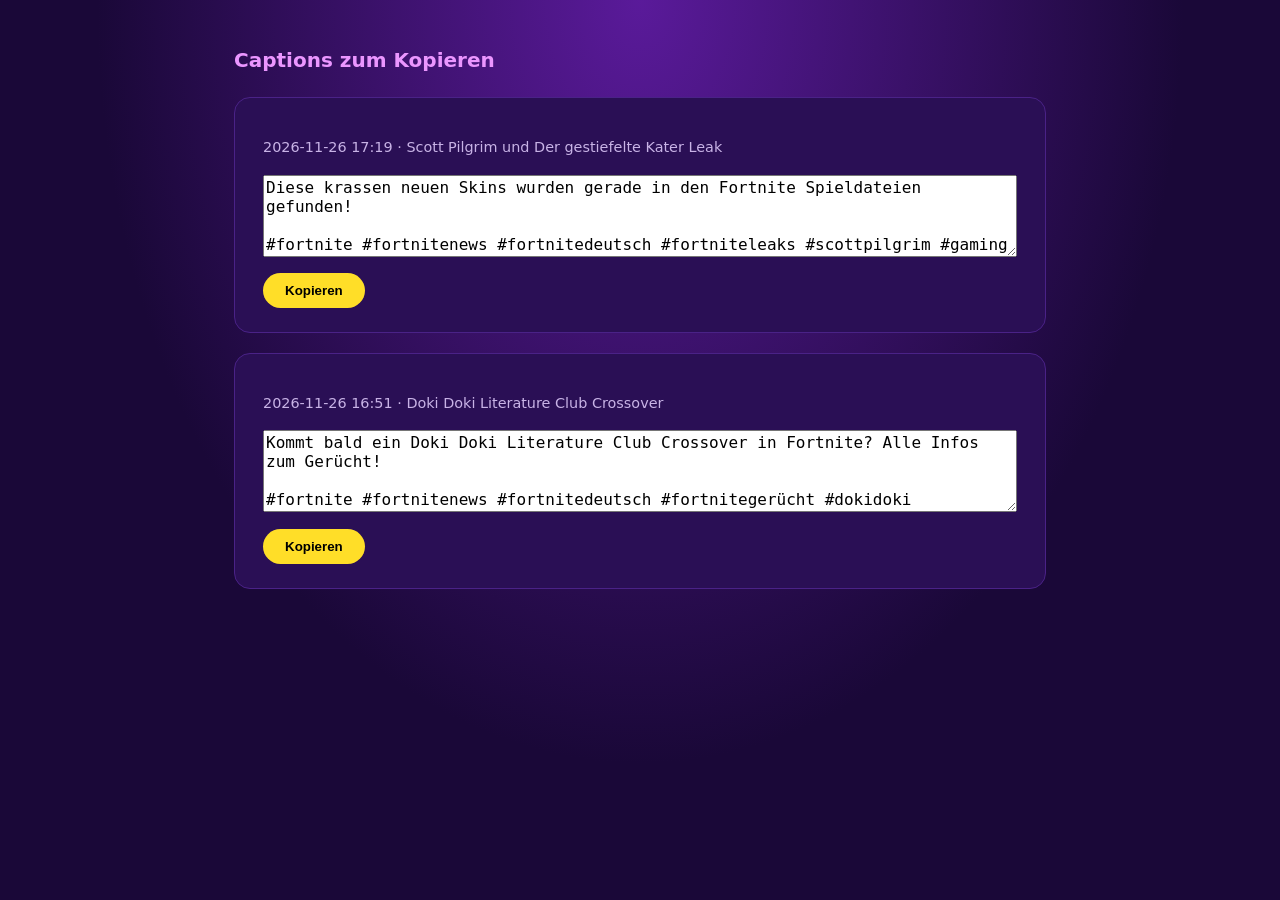
==== captions.html @ f0719ae0 "captions" ====
<!doctype html><html lang="de"><head><meta charset="utf-8"><meta name="viewport" content="width=device-width, initial-scale=1">
<meta name="robots" content="noindex"><title>Captions – Llama Leaks</title><link rel="stylesheet" href="style.css">
<style>.btn{background:#ffde28;border:0;border-radius:999px;padding:10px 22px;font-weight:800;margin-top:8px}</style></head>
<body><main><h2>Captions zum Kopieren</h2><div class="card"><p class="muted">2026-11-26 17:19 · Scott Pilgrim und Der gestiefelte Kater Leak</p>
<textarea readonly rows="4" style="width:100%;font-size:1rem">Diese krassen neuen Skins wurden gerade in den Fortnite Spieldateien gefunden!

#fortnite #fortnitenews #fortnitedeutsch #fortniteleaks #scottpilgrim #gaming
🎮 Gameplay: Fox - No Copyright Gameplay</textarea>
<button class="btn" onclick="navigator.clipboard.writeText(this.previousElementSibling.value);this.textContent='Kopiert ✓'">Kopieren</button></div><div class="card"><p class="muted">2026-11-26 16:51 · Doki Doki Literature Club Crossover</p>
<textarea readonly rows="4" style="width:100%;font-size:1rem">Kommt bald ein Doki Doki Literature Club Crossover in Fortnite? Alle Infos zum Gerücht!

#fortnite #fortnitenews #fortnitedeutsch #fortnitegerücht #dokidoki #gamingnews #llamaleaks
🎮 Gameplay: Fox - No Copyright Gameplay</textarea>
<button class="btn" onclick="navigator.clipboard.writeText(this.previousElementSibling.value);this.textContent='Kopiert ✓'">Kopieren</button></div></main></body></html>
---- style.css ----
:root { --bg:#1a0838; --card:#2a0f55; --text:#f6ecff; --muted:#c8b3e6; --pink:#eb96ff; --yellow:#ffde28; }
* { box-sizing:border-box; }
body { margin:0; font-family:system-ui,-apple-system,"Segoe UI",Roboto,sans-serif; background:radial-gradient(ellipse at top,#5a1a9a,var(--bg) 60%); color:var(--text); line-height:1.65; min-height:100vh; }
header { display:flex; align-items:center; gap:14px; padding:20px 24px; max-width:860px; margin:0 auto; }
header img { width:48px; height:48px; border-radius:50%; }
header a { color:var(--text); text-decoration:none; font-weight:800; letter-spacing:.04em; font-size:1.2rem; }
nav { margin-left:auto; display:flex; gap:18px; }
nav a { color:var(--muted); font-weight:500; letter-spacing:0; font-size:.95rem; }
main { max-width:860px; margin:0 auto; padding:8px 24px 64px; }
.hero { text-align:center; padding:56px 0 40px; }
.hero img { width:140px; border-radius:50%; }
.hero h1 { font-size:clamp(2rem,6vw,3.4rem); margin:12px 0 8px; color:var(--yellow); }
.hero p { font-weight:700; font-size:1.2rem; margin:0; }
.card { background:var(--card); border:1px solid #4a2287; border-radius:16px; padding:24px 28px; margin:20px 0; }
h2 { color:var(--pink); margin-top:1.8em; font-size:1.25rem; }
.card h2:first-child { margin-top:0; }
a { color:var(--pink); }
.muted { color:var(--muted); font-size:.9rem; }
footer { text-align:center; color:var(--muted); font-size:.85rem; padding:24px; border-top:1px solid #3a1870; }
footer a { color:var(--muted); margin:0 8px; }
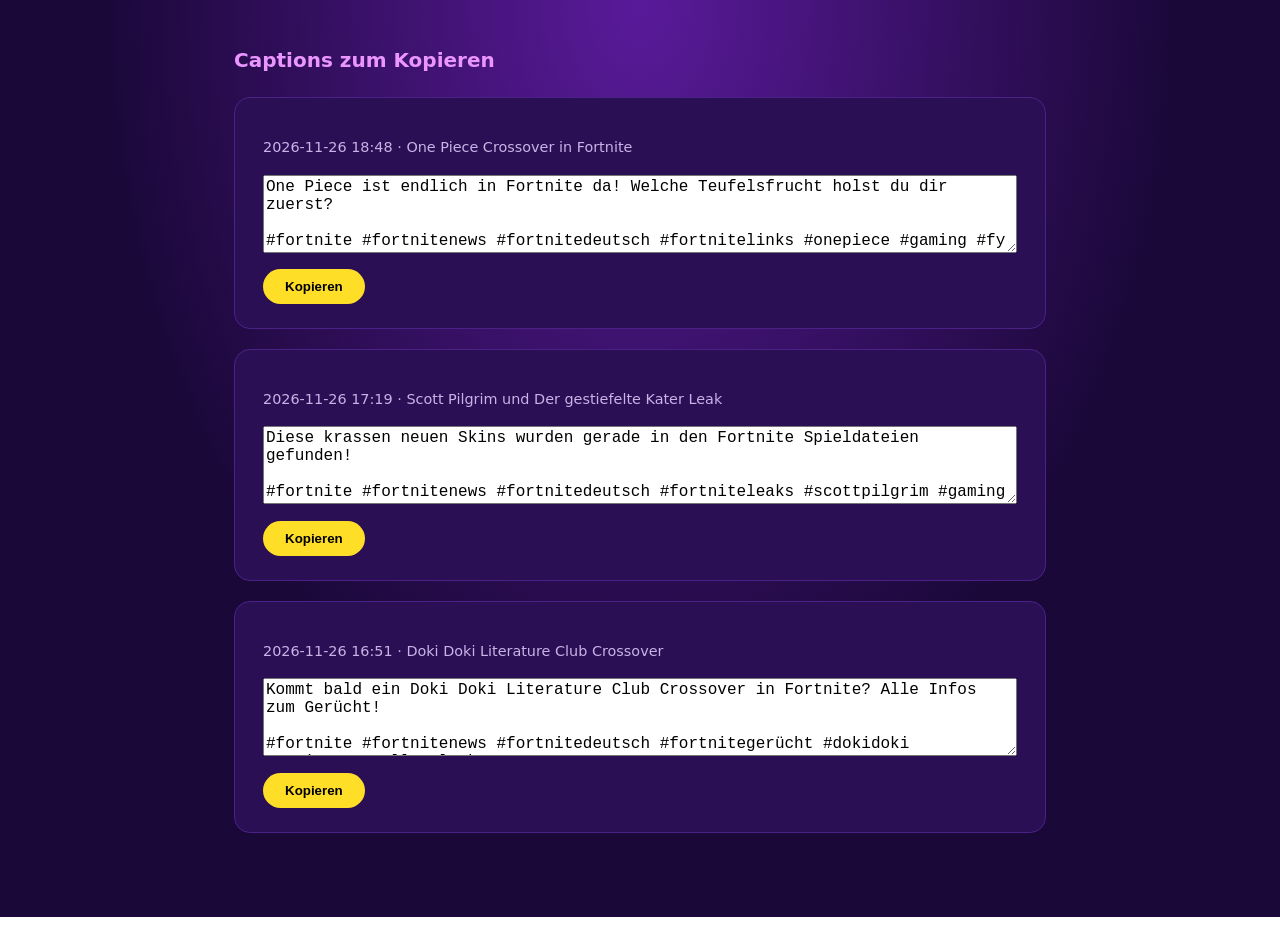
==== commit cf581934: "captions" ====
--- a/captions.html
+++ b/captions.html
@@ -1,7 +1,12 @@
 <!doctype html><html lang="de"><head><meta charset="utf-8"><meta name="viewport" content="width=device-width, initial-scale=1">
 <meta name="robots" content="noindex"><title>Captions – Llama Leaks</title><link rel="stylesheet" href="style.css">
 <style>.btn{background:#ffde28;border:0;border-radius:999px;padding:10px 22px;font-weight:800;margin-top:8px}</style></head>
-<body><main><h2>Captions zum Kopieren</h2><div class="card"><p class="muted">2026-11-26 17:19 · Scott Pilgrim und Der gestiefelte Kater Leak</p>
+<body><main><h2>Captions zum Kopieren</h2><div class="card"><p class="muted">2026-11-26 18:48 · One Piece Crossover in Fortnite</p>
+<textarea readonly rows="4" style="width:100%;font-size:1rem">One Piece ist endlich in Fortnite da! Welche Teufelsfrucht holst du dir zuerst?
+
+#fortnite #fortnitenews #fortnitedeutsch #fortnitelinks #onepiece #gaming #fy
+🎮 Gameplay: Fox - No Copyright Gameplay</textarea>
+<button class="btn" onclick="navigator.clipboard.writeText(this.previousElementSibling.value);this.textContent='Kopiert ✓'">Kopieren</button></div><div class="card"><p class="muted">2026-11-26 17:19 · Scott Pilgrim und Der gestiefelte Kater Leak</p>
 <textarea readonly rows="4" style="width:100%;font-size:1rem">Diese krassen neuen Skins wurden gerade in den Fortnite Spieldateien gefunden!
 
 #fortnite #fortnitenews #fortnitedeutsch #fortniteleaks #scottpilgrim #gaming
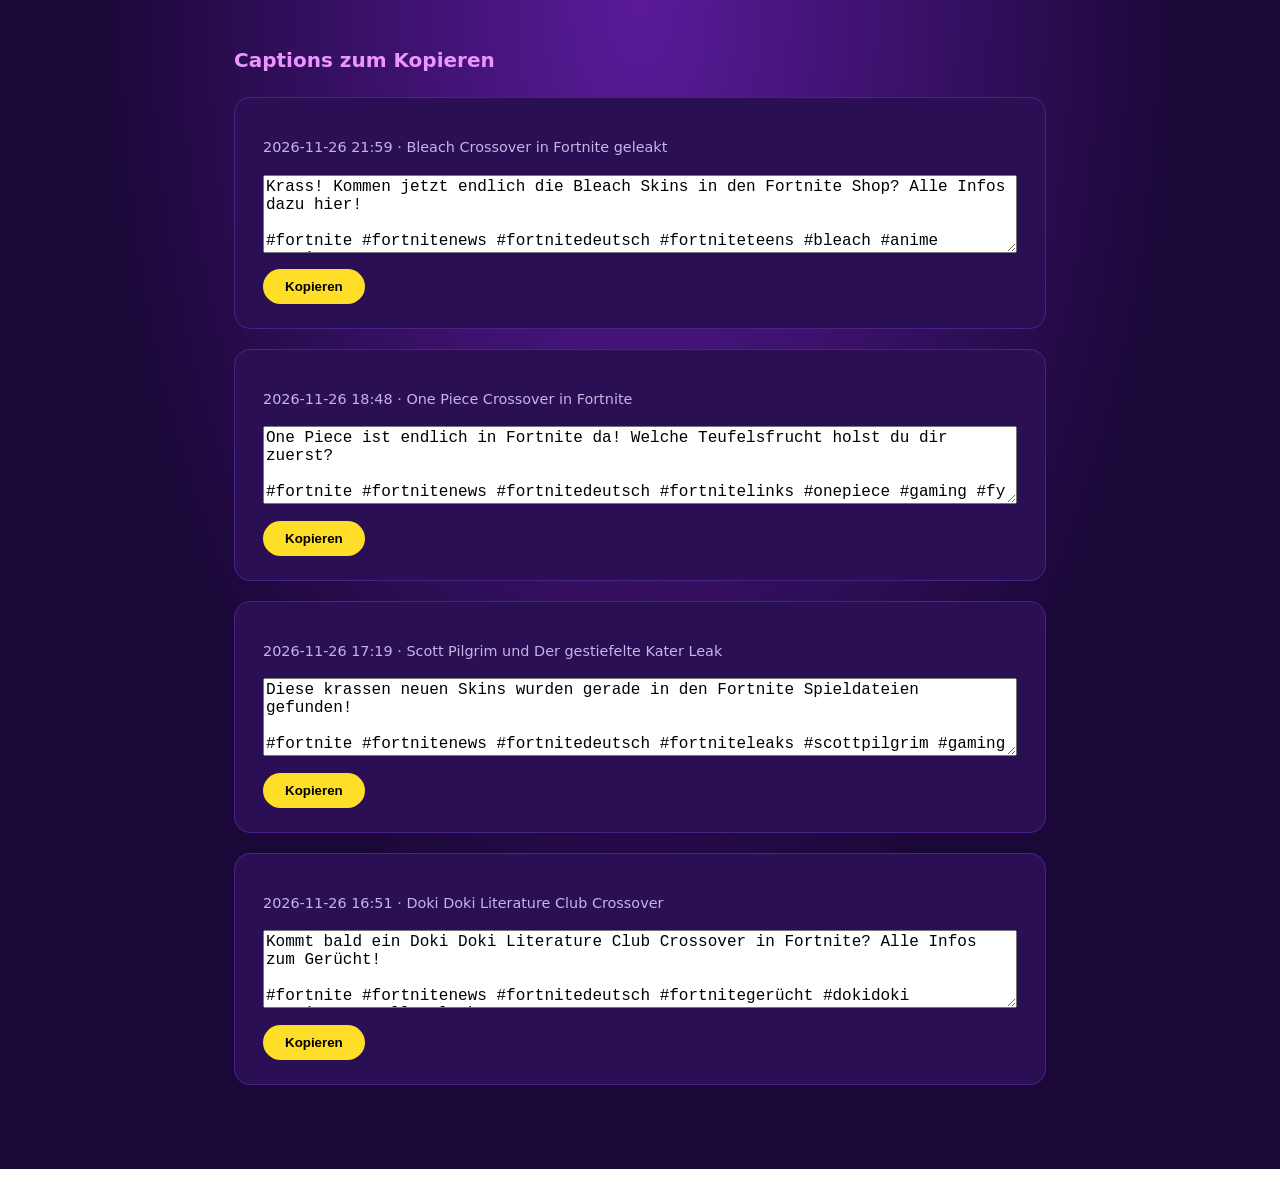
==== commit 5ad28003: "captions" ====
--- a/captions.html
+++ b/captions.html
@@ -1,7 +1,12 @@
 <!doctype html><html lang="de"><head><meta charset="utf-8"><meta name="viewport" content="width=device-width, initial-scale=1">
 <meta name="robots" content="noindex"><title>Captions – Llama Leaks</title><link rel="stylesheet" href="style.css">
 <style>.btn{background:#ffde28;border:0;border-radius:999px;padding:10px 22px;font-weight:800;margin-top:8px}</style></head>
-<body><main><h2>Captions zum Kopieren</h2><div class="card"><p class="muted">2026-11-26 18:48 · One Piece Crossover in Fortnite</p>
+<body><main><h2>Captions zum Kopieren</h2><div class="card"><p class="muted">2026-11-26 21:59 · Bleach Crossover in Fortnite geleakt</p>
+<textarea readonly rows="4" style="width:100%;font-size:1rem">Krass! Kommen jetzt endlich die Bleach Skins in den Fortnite Shop? Alle Infos dazu hier!
+
+#fortnite #fortnitenews #fortnitedeutsch #fortniteteens #bleach #anime #gaming
+🎮 Gameplay: Fox - No Copyright Gameplay</textarea>
+<button class="btn" onclick="navigator.clipboard.writeText(this.previousElementSibling.value);this.textContent='Kopiert ✓'">Kopieren</button></div><div class="card"><p class="muted">2026-11-26 18:48 · One Piece Crossover in Fortnite</p>
 <textarea readonly rows="4" style="width:100%;font-size:1rem">One Piece ist endlich in Fortnite da! Welche Teufelsfrucht holst du dir zuerst?
 
 #fortnite #fortnitenews #fortnitedeutsch #fortnitelinks #onepiece #gaming #fy
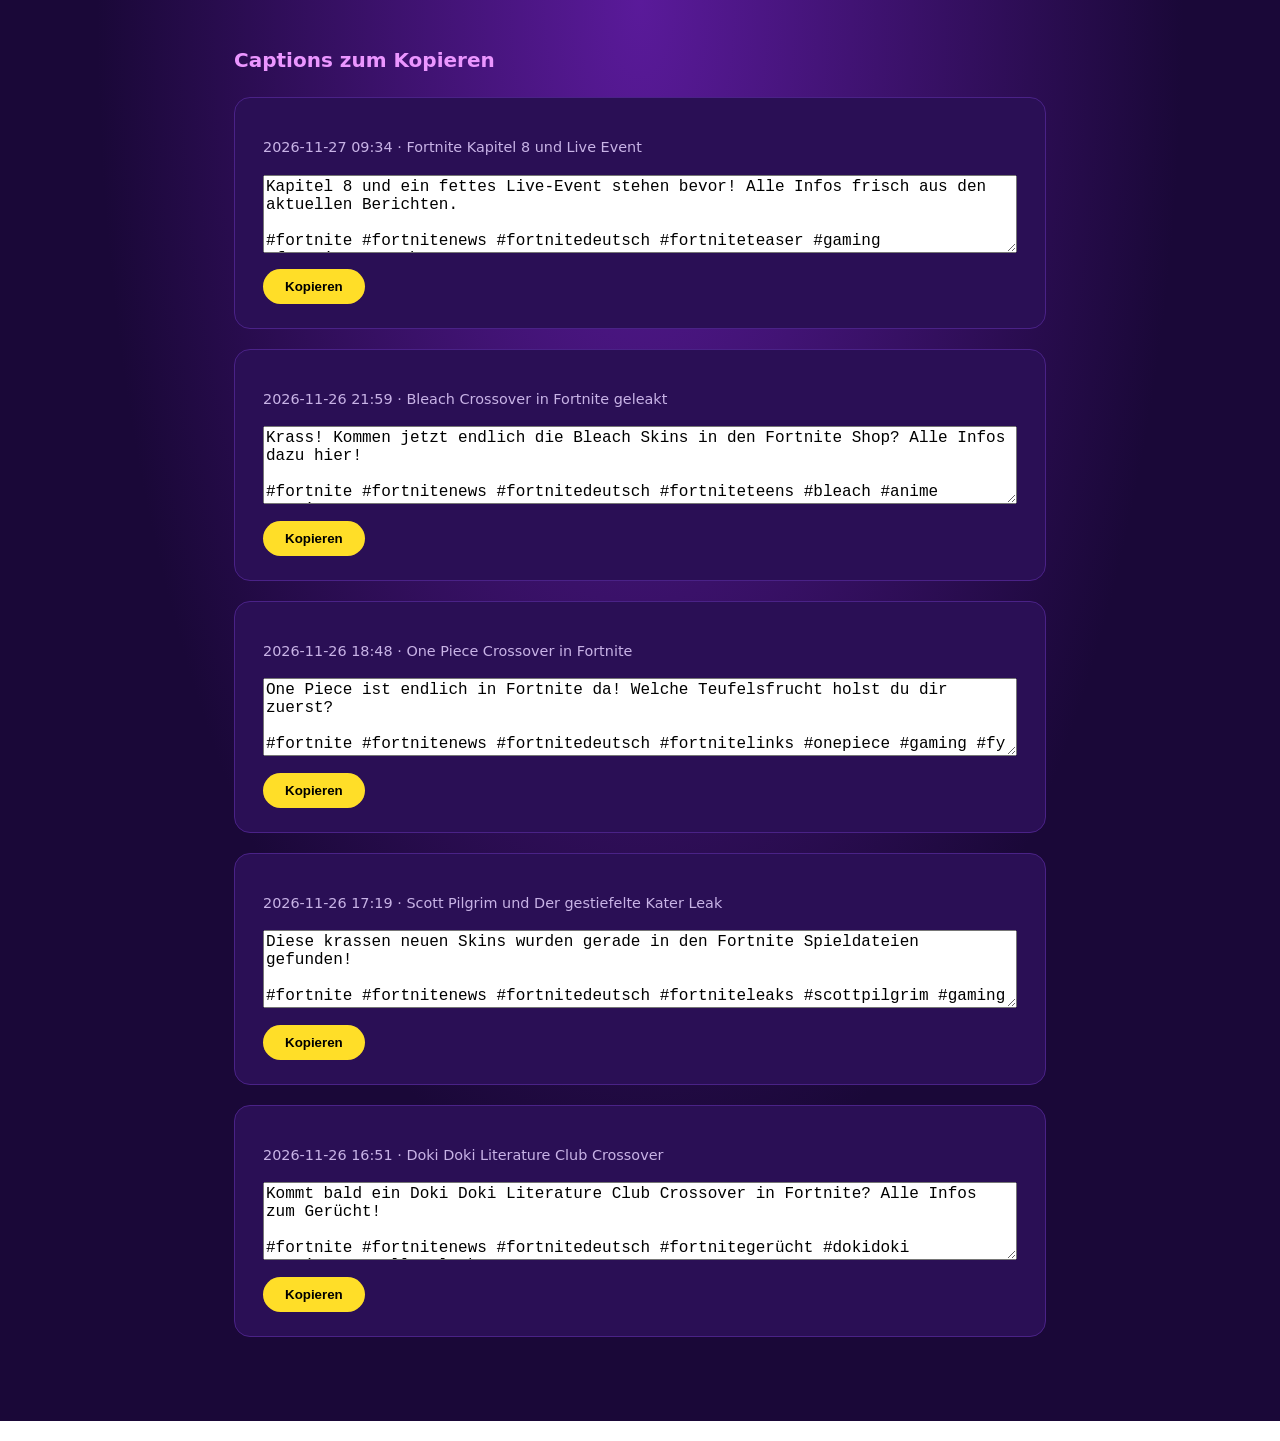
==== commit 70acff04: "captions" ====
--- a/captions.html
+++ b/captions.html
@@ -1,7 +1,12 @@
 <!doctype html><html lang="de"><head><meta charset="utf-8"><meta name="viewport" content="width=device-width, initial-scale=1">
 <meta name="robots" content="noindex"><title>Captions – Llama Leaks</title><link rel="stylesheet" href="style.css">
 <style>.btn{background:#ffde28;border:0;border-radius:999px;padding:10px 22px;font-weight:800;margin-top:8px}</style></head>
-<body><main><h2>Captions zum Kopieren</h2><div class="card"><p class="muted">2026-11-26 21:59 · Bleach Crossover in Fortnite geleakt</p>
+<body><main><h2>Captions zum Kopieren</h2><div class="card"><p class="muted">2026-11-27 09:34 · Fortnite Kapitel 8 und Live Event</p>
+<textarea readonly rows="4" style="width:100%;font-size:1rem">Kapitel 8 und ein fettes Live-Event stehen bevor! Alle Infos frisch aus den aktuellen Berichten.
+
+#fortnite #fortnitenews #fortnitedeutsch #fortniteteaser #gaming #fortnitegeruechte
+🎮 Gameplay: Fox - No Copyright Gameplay</textarea>
+<button class="btn" onclick="navigator.clipboard.writeText(this.previousElementSibling.value);this.textContent='Kopiert ✓'">Kopieren</button></div><div class="card"><p class="muted">2026-11-26 21:59 · Bleach Crossover in Fortnite geleakt</p>
 <textarea readonly rows="4" style="width:100%;font-size:1rem">Krass! Kommen jetzt endlich die Bleach Skins in den Fortnite Shop? Alle Infos dazu hier!
 
 #fortnite #fortnitenews #fortnitedeutsch #fortniteteens #bleach #anime #gaming
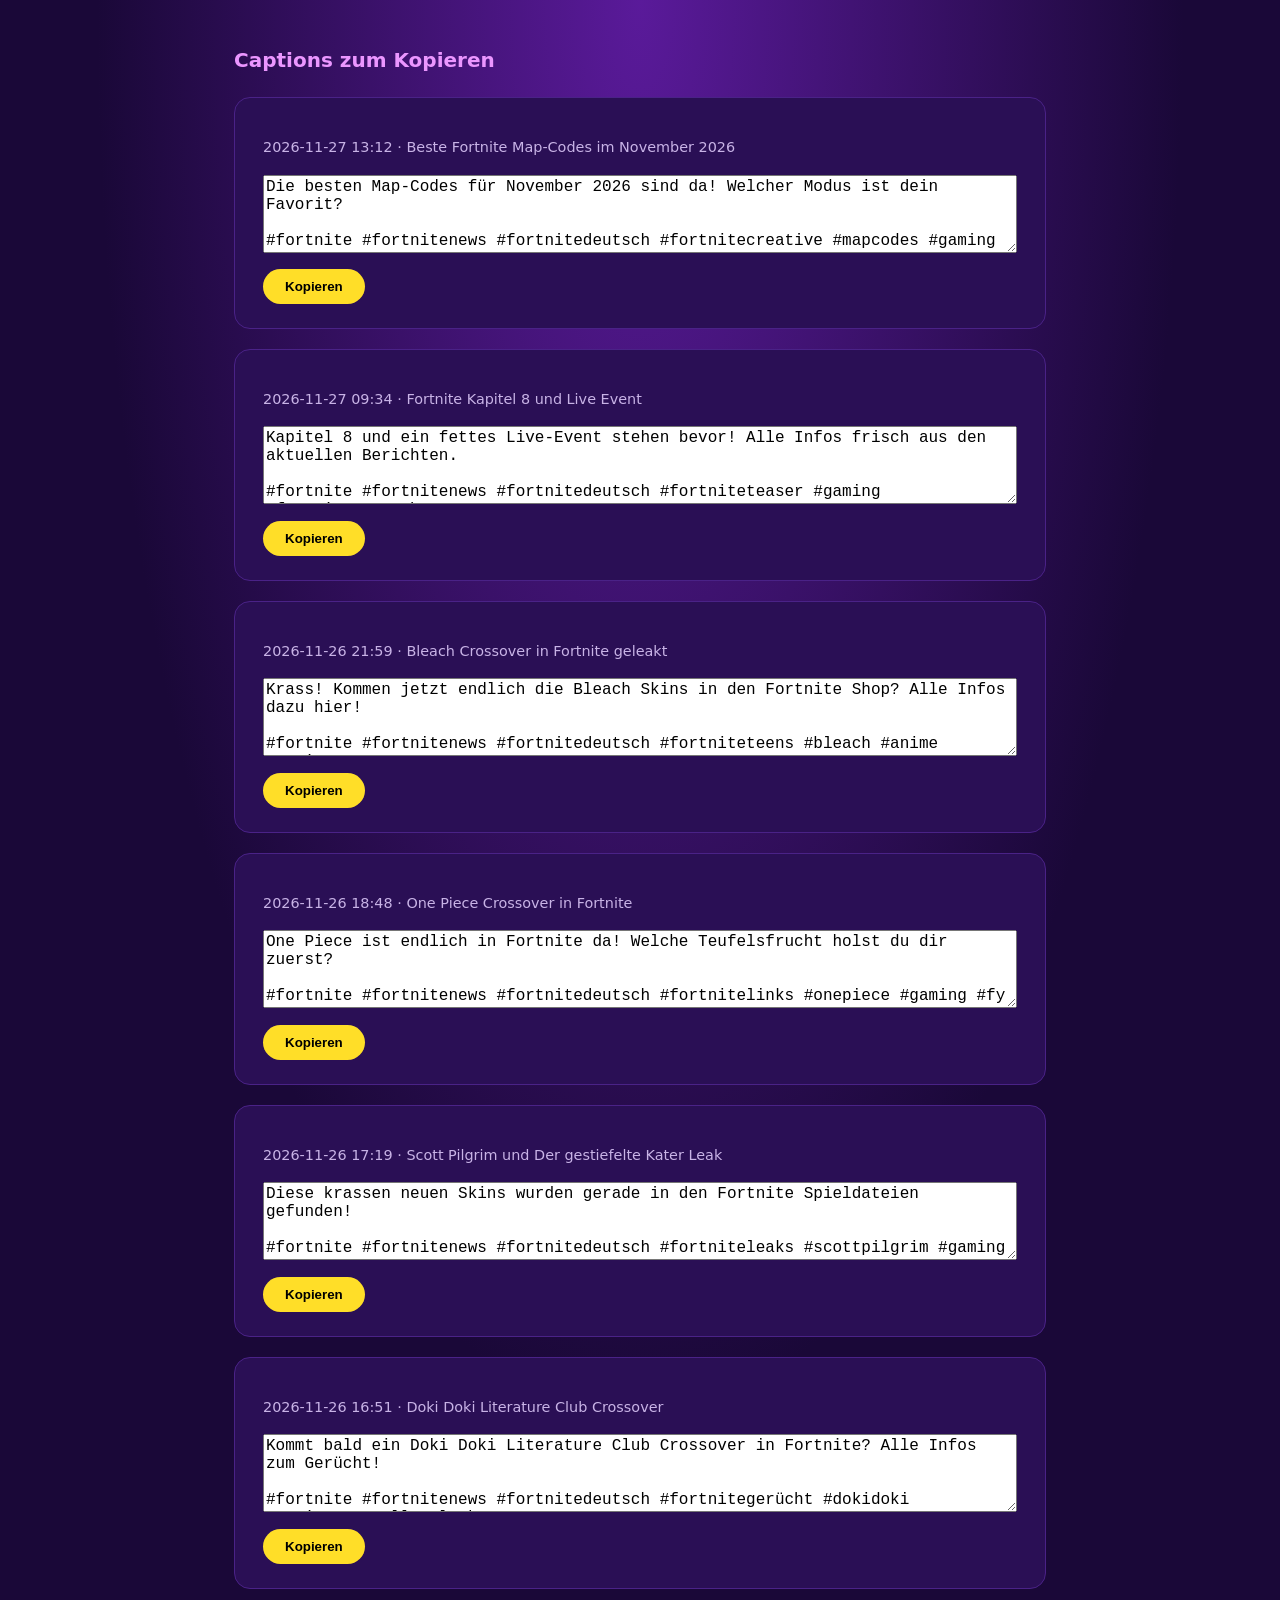
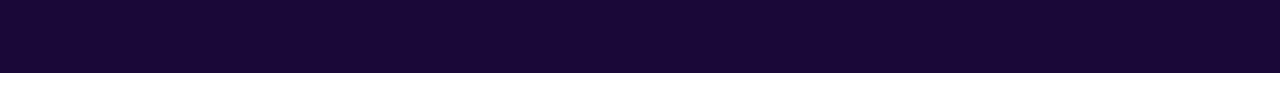
==== commit a472235d: "captions" ====
--- a/captions.html
+++ b/captions.html
@@ -1,7 +1,12 @@
 <!doctype html><html lang="de"><head><meta charset="utf-8"><meta name="viewport" content="width=device-width, initial-scale=1">
 <meta name="robots" content="noindex"><title>Captions – Llama Leaks</title><link rel="stylesheet" href="style.css">
 <style>.btn{background:#ffde28;border:0;border-radius:999px;padding:10px 22px;font-weight:800;margin-top:8px}</style></head>
-<body><main><h2>Captions zum Kopieren</h2><div class="card"><p class="muted">2026-11-27 09:34 · Fortnite Kapitel 8 und Live Event</p>
+<body><main><h2>Captions zum Kopieren</h2><div class="card"><p class="muted">2026-11-27 13:12 · Beste Fortnite Map-Codes im November 2026</p>
+<textarea readonly rows="4" style="width:100%;font-size:1rem">Die besten Map-Codes für November 2026 sind da! Welcher Modus ist dein Favorit?
+
+#fortnite #fortnitenews #fortnitedeutsch #fortnitecreative #mapcodes #gaming
+🎮 Gameplay: Fox - No Copyright Gameplay</textarea>
+<button class="btn" onclick="navigator.clipboard.writeText(this.previousElementSibling.value);this.textContent='Kopiert ✓'">Kopieren</button></div><div class="card"><p class="muted">2026-11-27 09:34 · Fortnite Kapitel 8 und Live Event</p>
 <textarea readonly rows="4" style="width:100%;font-size:1rem">Kapitel 8 und ein fettes Live-Event stehen bevor! Alle Infos frisch aus den aktuellen Berichten.
 
 #fortnite #fortnitenews #fortnitedeutsch #fortniteteaser #gaming #fortnitegeruechte
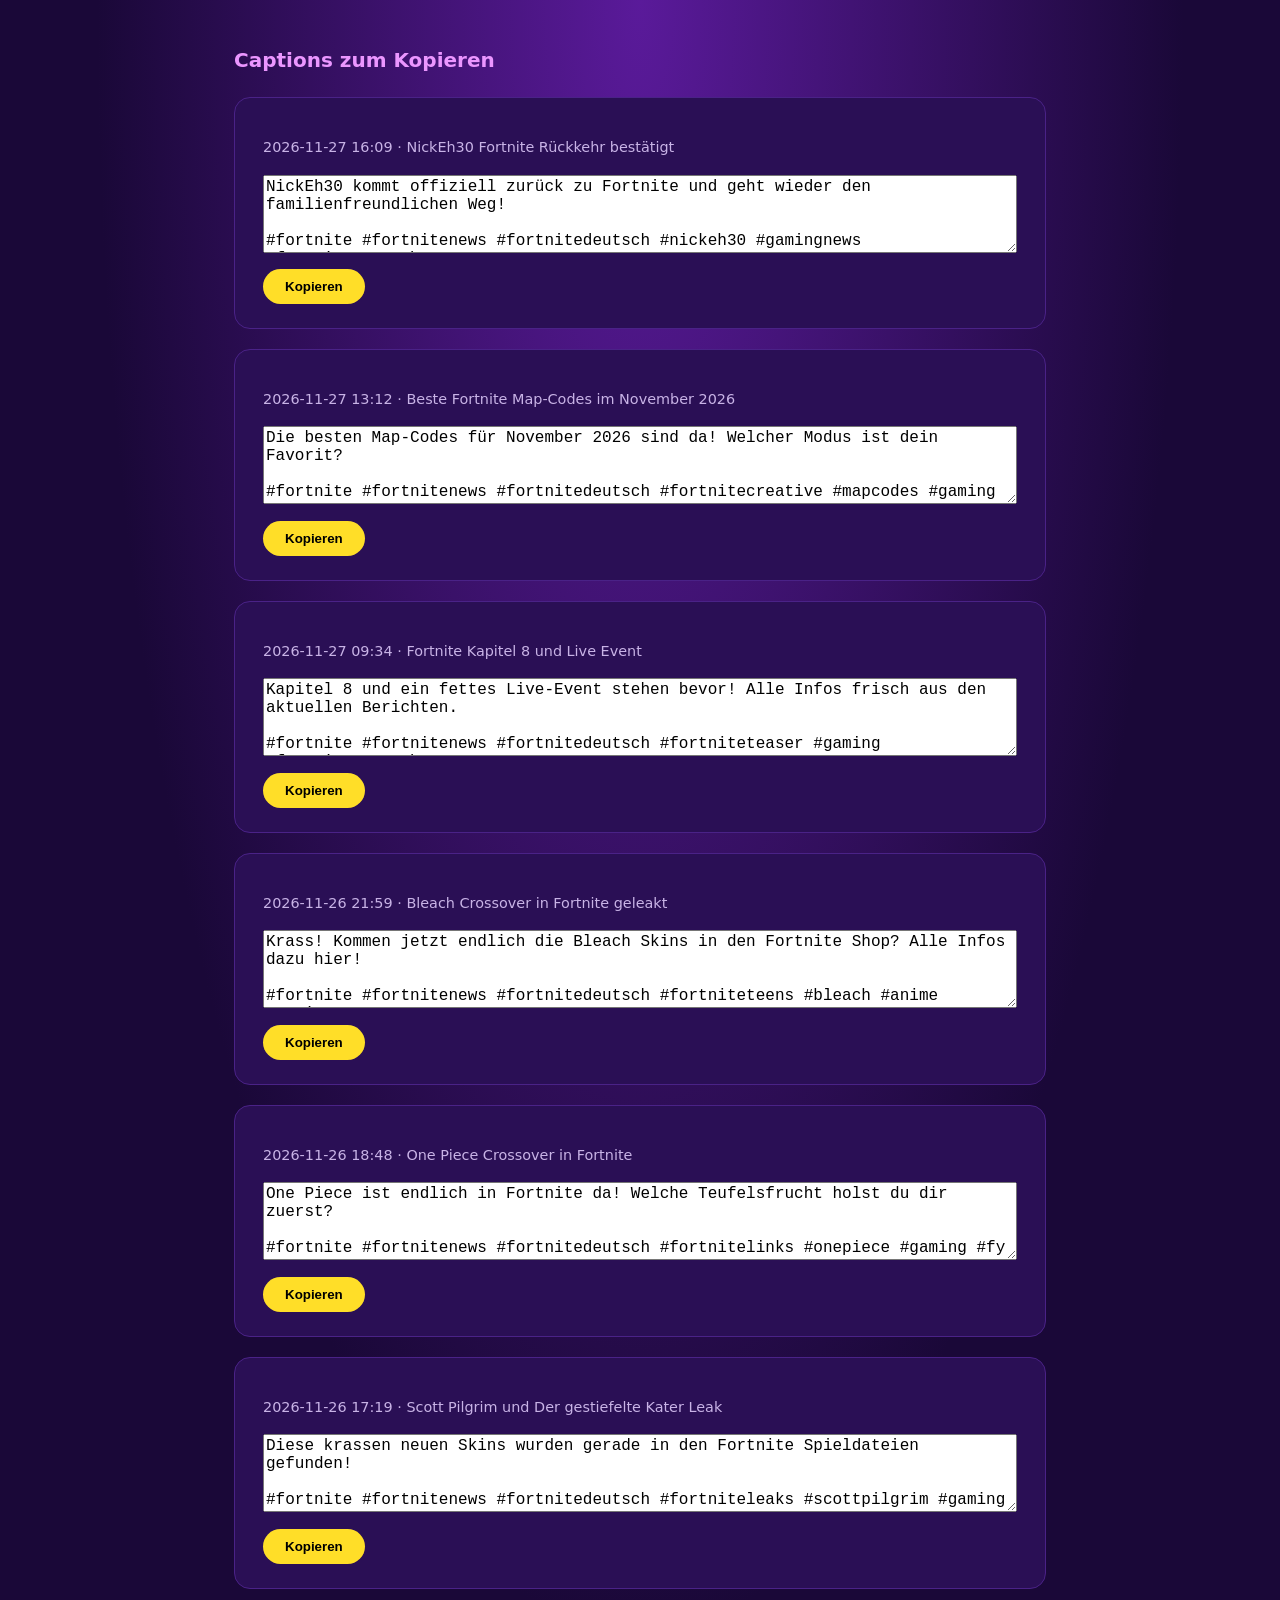
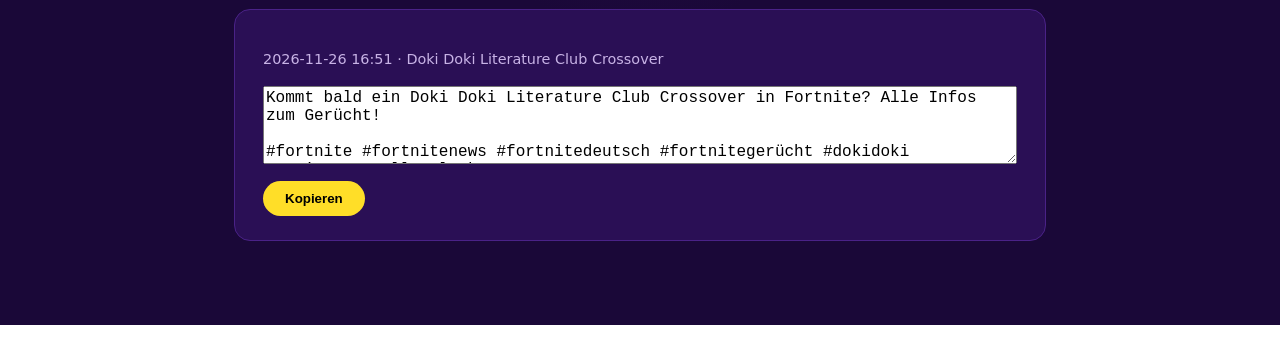
==== commit 868f7cc3: "captions" ====
--- a/captions.html
+++ b/captions.html
@@ -1,7 +1,12 @@
 <!doctype html><html lang="de"><head><meta charset="utf-8"><meta name="viewport" content="width=device-width, initial-scale=1">
 <meta name="robots" content="noindex"><title>Captions – Llama Leaks</title><link rel="stylesheet" href="style.css">
 <style>.btn{background:#ffde28;border:0;border-radius:999px;padding:10px 22px;font-weight:800;margin-top:8px}</style></head>
-<body><main><h2>Captions zum Kopieren</h2><div class="card"><p class="muted">2026-11-27 13:12 · Beste Fortnite Map-Codes im November 2026</p>
+<body><main><h2>Captions zum Kopieren</h2><div class="card"><p class="muted">2026-11-27 16:09 · NickEh30 Fortnite Rückkehr bestätigt</p>
+<textarea readonly rows="4" style="width:100%;font-size:1rem">NickEh30 kommt offiziell zurück zu Fortnite und geht wieder den familienfreundlichen Weg!
+
+#fortnite #fortnitenews #fortnitedeutsch #nickeh30 #gamingnews #fortnitegeruechte
+🎮 Gameplay: Fox - No Copyright Gameplay</textarea>
+<button class="btn" onclick="navigator.clipboard.writeText(this.previousElementSibling.value);this.textContent='Kopiert ✓'">Kopieren</button></div><div class="card"><p class="muted">2026-11-27 13:12 · Beste Fortnite Map-Codes im November 2026</p>
 <textarea readonly rows="4" style="width:100%;font-size:1rem">Die besten Map-Codes für November 2026 sind da! Welcher Modus ist dein Favorit?
 
 #fortnite #fortnitenews #fortnitedeutsch #fortnitecreative #mapcodes #gaming
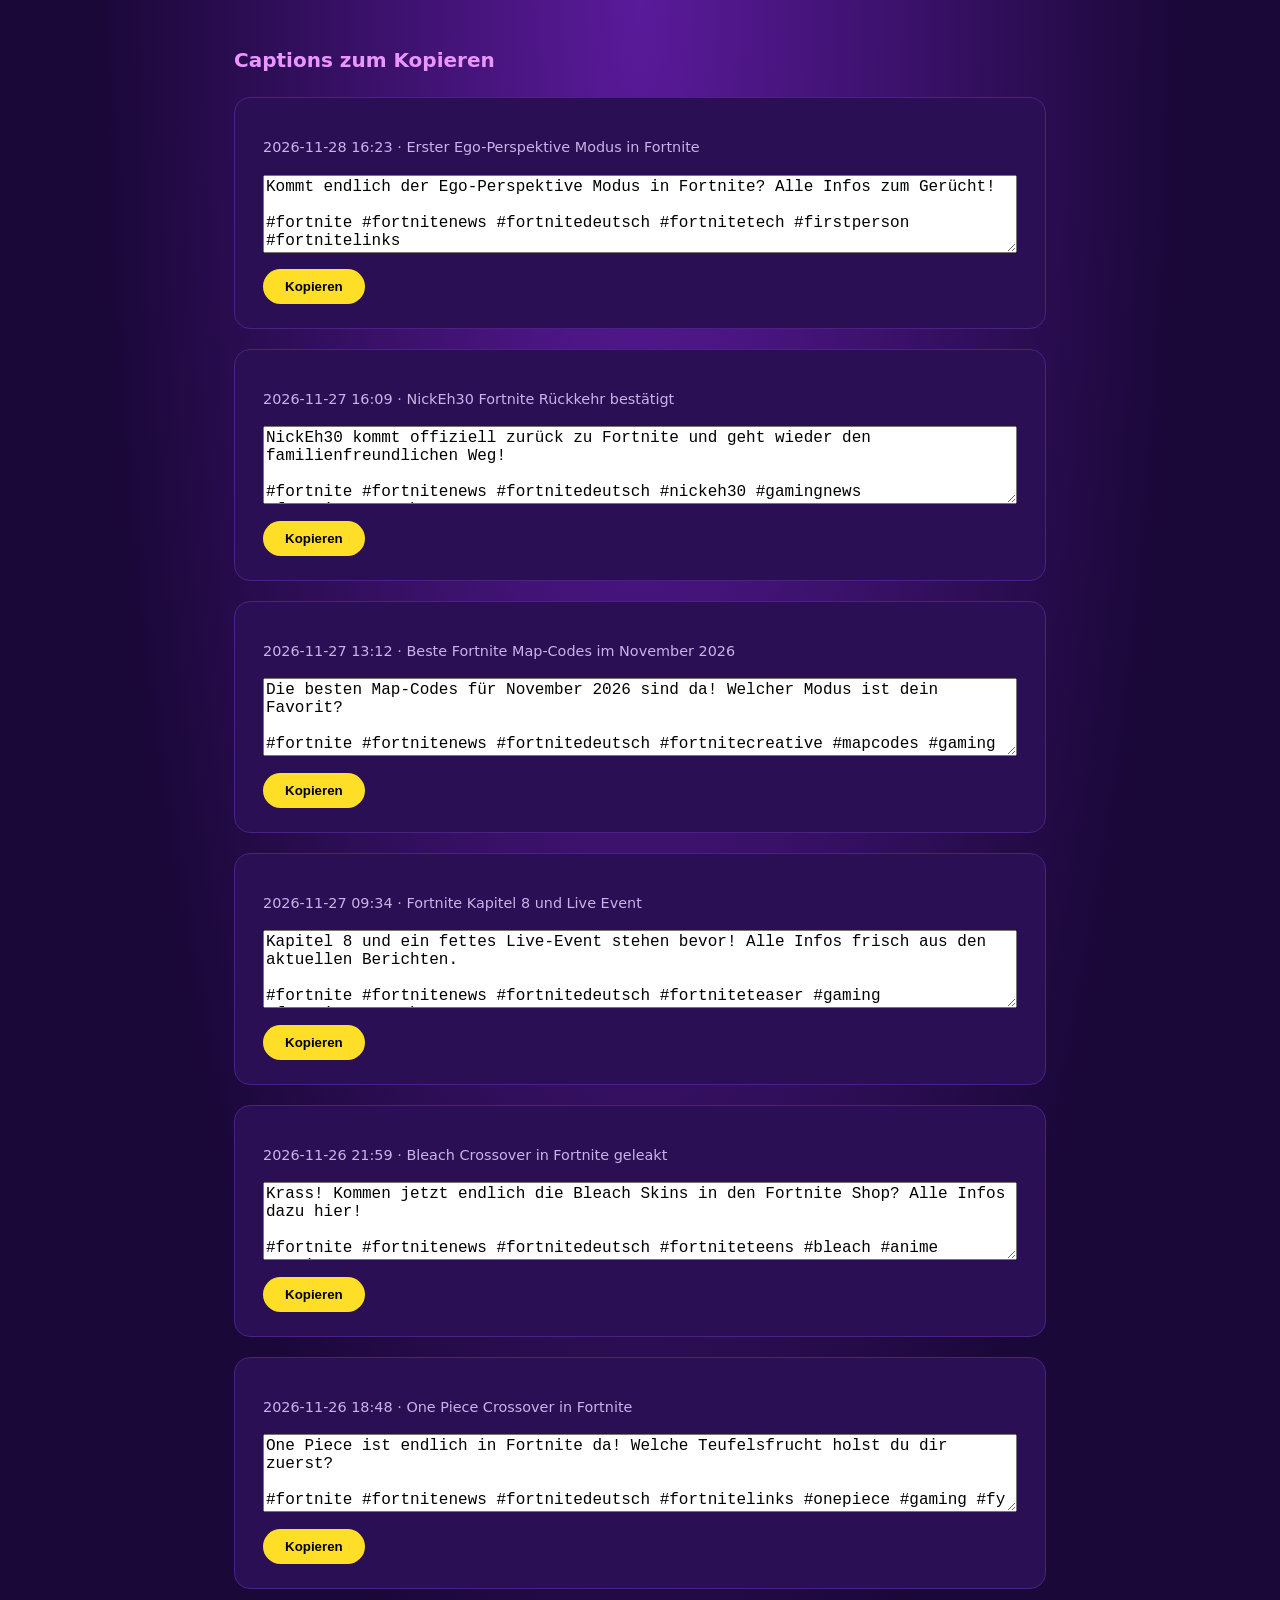
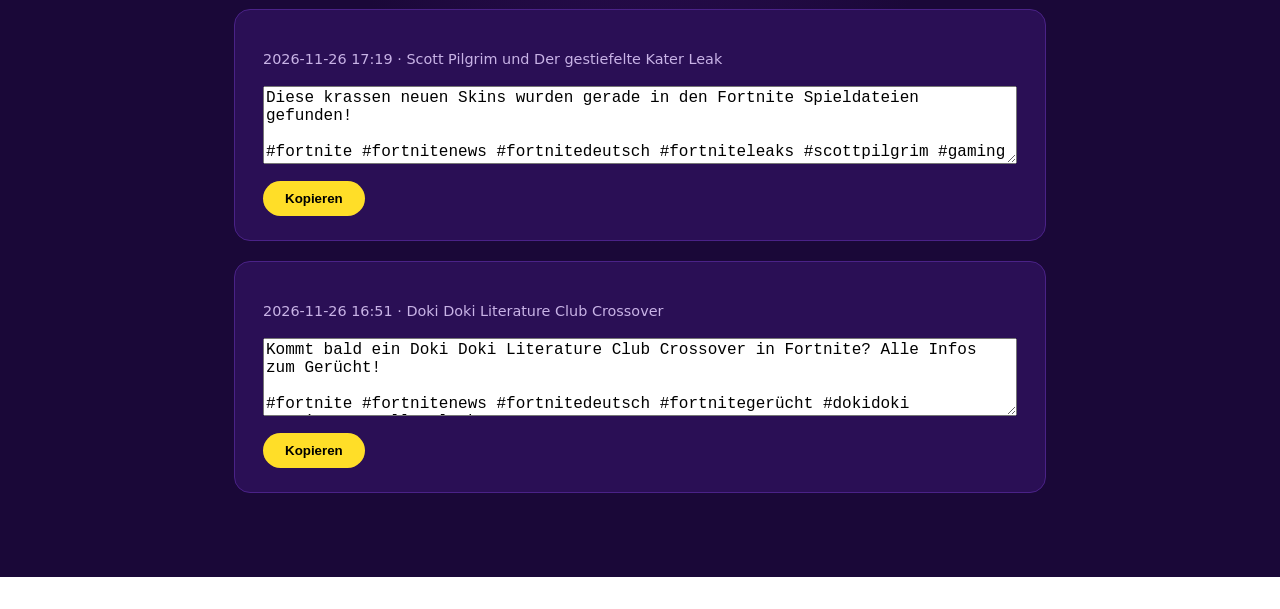
==== commit c84f5007: "captions" ====
--- a/captions.html
+++ b/captions.html
@@ -1,7 +1,12 @@
 <!doctype html><html lang="de"><head><meta charset="utf-8"><meta name="viewport" content="width=device-width, initial-scale=1">
 <meta name="robots" content="noindex"><title>Captions – Llama Leaks</title><link rel="stylesheet" href="style.css">
 <style>.btn{background:#ffde28;border:0;border-radius:999px;padding:10px 22px;font-weight:800;margin-top:8px}</style></head>
-<body><main><h2>Captions zum Kopieren</h2><div class="card"><p class="muted">2026-11-27 16:09 · NickEh30 Fortnite Rückkehr bestätigt</p>
+<body><main><h2>Captions zum Kopieren</h2><div class="card"><p class="muted">2026-11-28 16:23 · Erster Ego-Perspektive Modus in Fortnite</p>
+<textarea readonly rows="4" style="width:100%;font-size:1rem">Kommt endlich der Ego-Perspektive Modus in Fortnite? Alle Infos zum Gerücht!
+
+#fortnite #fortnitenews #fortnitedeutsch #fortnitetech #firstperson #fortnitelinks
+🎮 Gameplay: Fox - No Copyright Gameplay</textarea>
+<button class="btn" onclick="navigator.clipboard.writeText(this.previousElementSibling.value);this.textContent='Kopiert ✓'">Kopieren</button></div><div class="card"><p class="muted">2026-11-27 16:09 · NickEh30 Fortnite Rückkehr bestätigt</p>
 <textarea readonly rows="4" style="width:100%;font-size:1rem">NickEh30 kommt offiziell zurück zu Fortnite und geht wieder den familienfreundlichen Weg!
 
 #fortnite #fortnitenews #fortnitedeutsch #nickeh30 #gamingnews #fortnitegeruechte
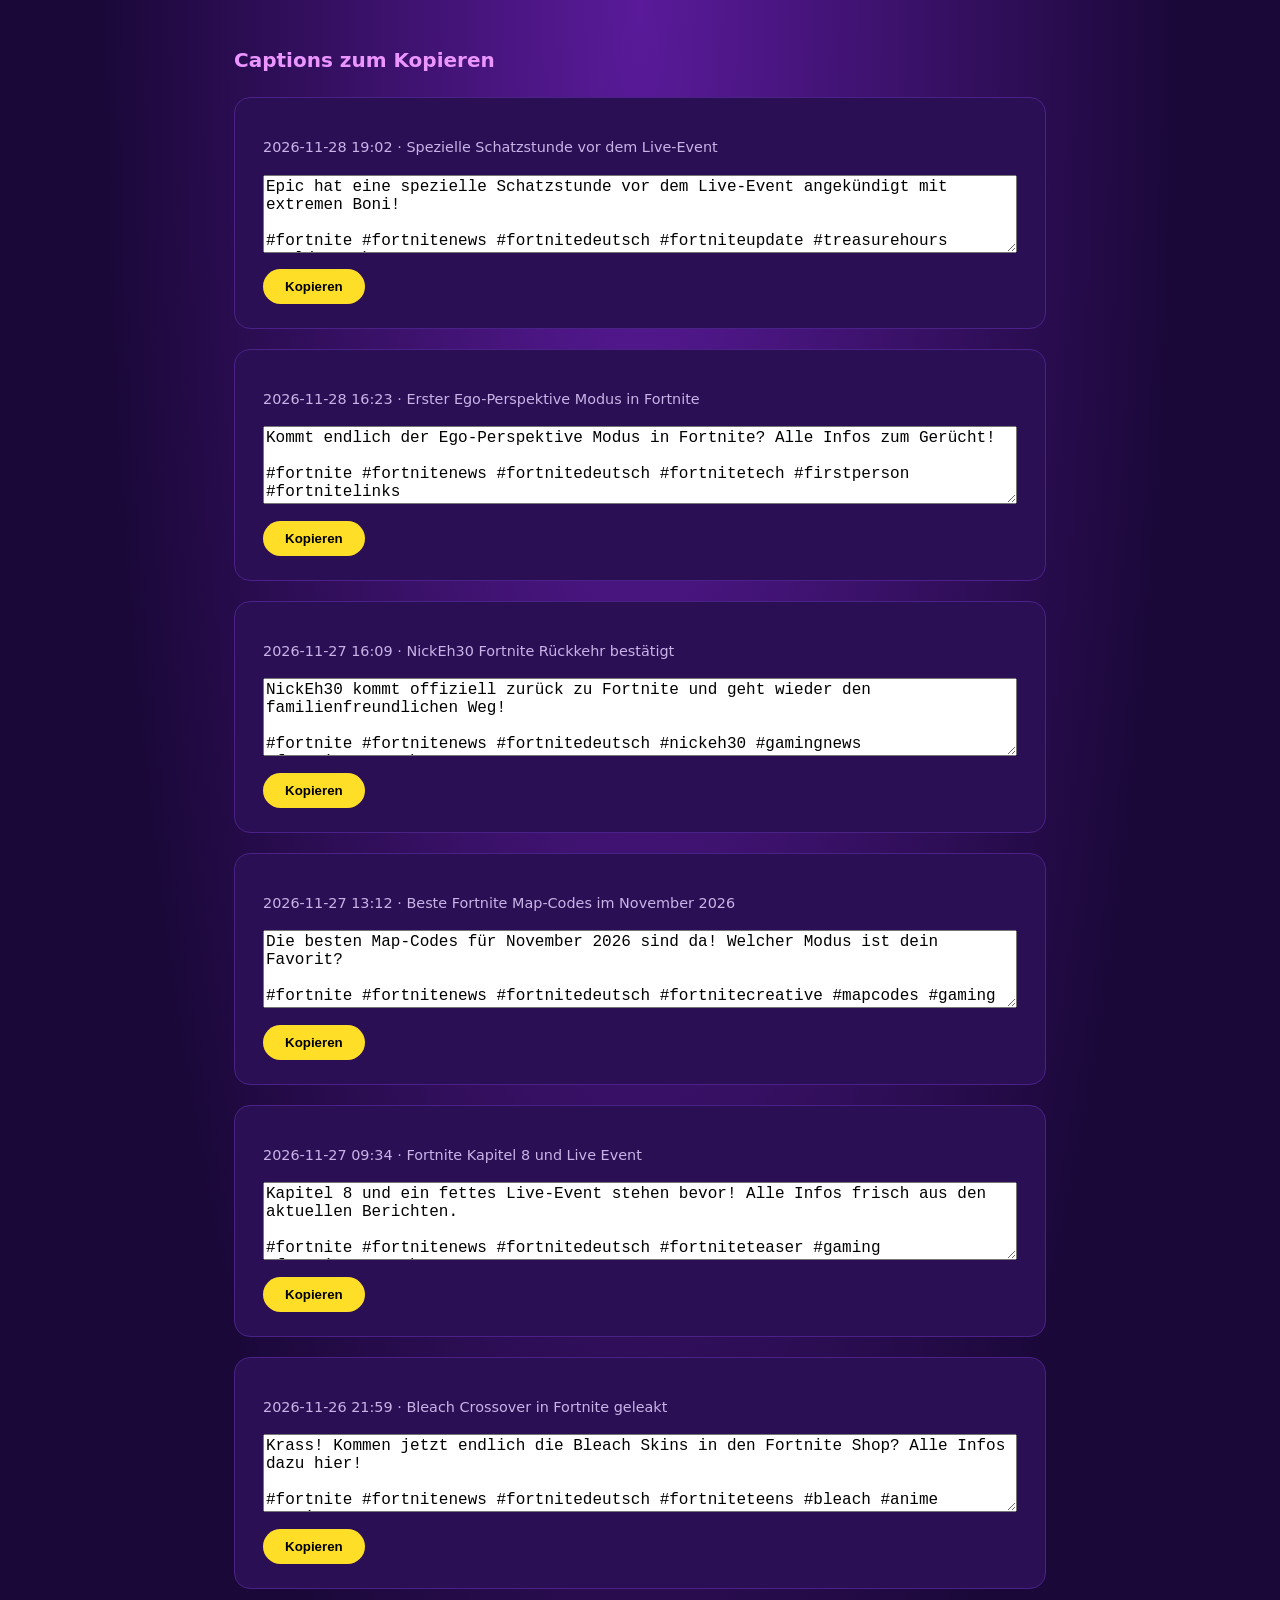
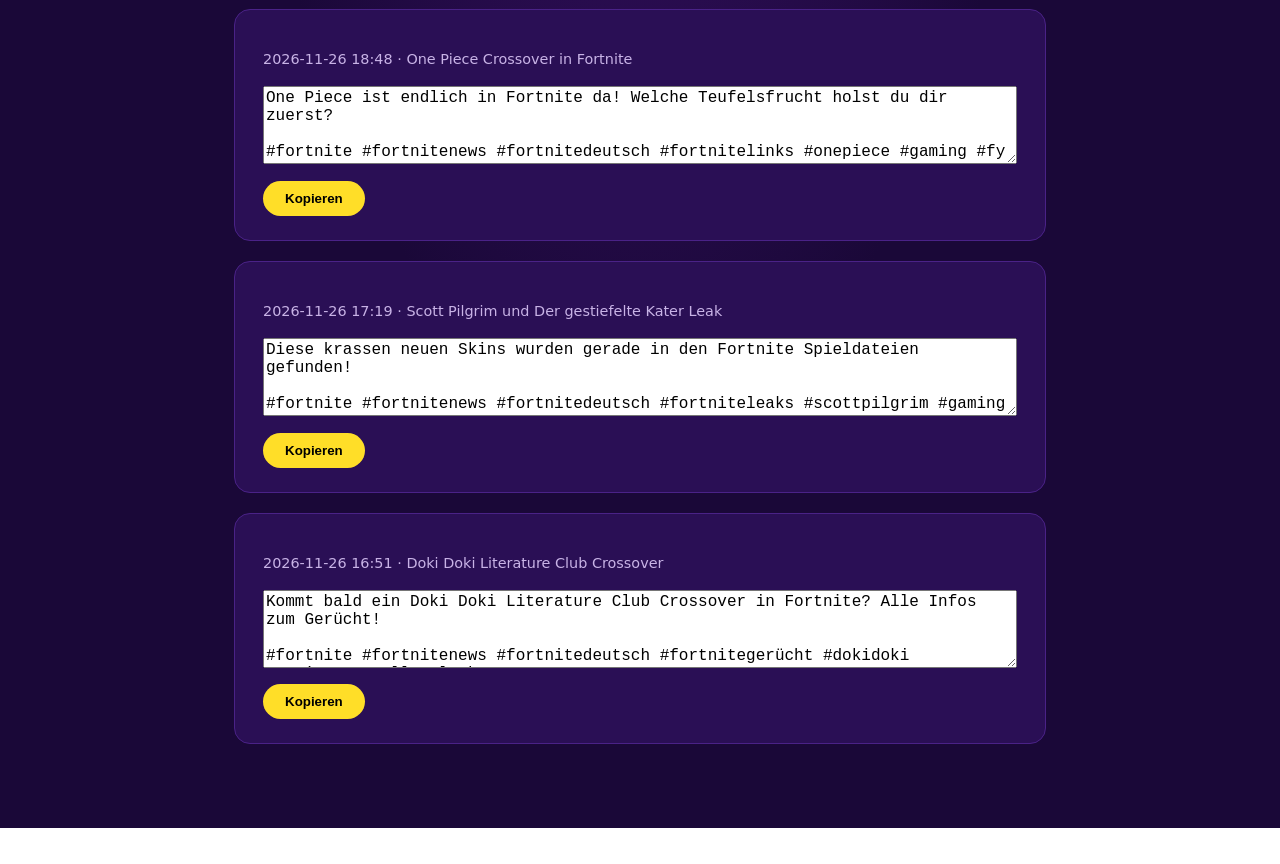
==== commit e2ec6270: "captions" ====
--- a/captions.html
+++ b/captions.html
@@ -1,7 +1,12 @@
 <!doctype html><html lang="de"><head><meta charset="utf-8"><meta name="viewport" content="width=device-width, initial-scale=1">
 <meta name="robots" content="noindex"><title>Captions – Llama Leaks</title><link rel="stylesheet" href="style.css">
 <style>.btn{background:#ffde28;border:0;border-radius:999px;padding:10px 22px;font-weight:800;margin-top:8px}</style></head>
-<body><main><h2>Captions zum Kopieren</h2><div class="card"><p class="muted">2026-11-28 16:23 · Erster Ego-Perspektive Modus in Fortnite</p>
+<body><main><h2>Captions zum Kopieren</h2><div class="card"><p class="muted">2026-11-28 19:02 · Spezielle Schatzstunde vor dem Live-Event</p>
+<textarea readonly rows="4" style="width:100%;font-size:1rem">Epic hat eine spezielle Schatzstunde vor dem Live-Event angekündigt mit extremen Boni!
+
+#fortnite #fortnitenews #fortnitedeutsch #fortniteupdate #treasurehours #goldenweek
+🎮 Gameplay: Fox - No Copyright Gameplay</textarea>
+<button class="btn" onclick="navigator.clipboard.writeText(this.previousElementSibling.value);this.textContent='Kopiert ✓'">Kopieren</button></div><div class="card"><p class="muted">2026-11-28 16:23 · Erster Ego-Perspektive Modus in Fortnite</p>
 <textarea readonly rows="4" style="width:100%;font-size:1rem">Kommt endlich der Ego-Perspektive Modus in Fortnite? Alle Infos zum Gerücht!
 
 #fortnite #fortnitenews #fortnitedeutsch #fortnitetech #firstperson #fortnitelinks
